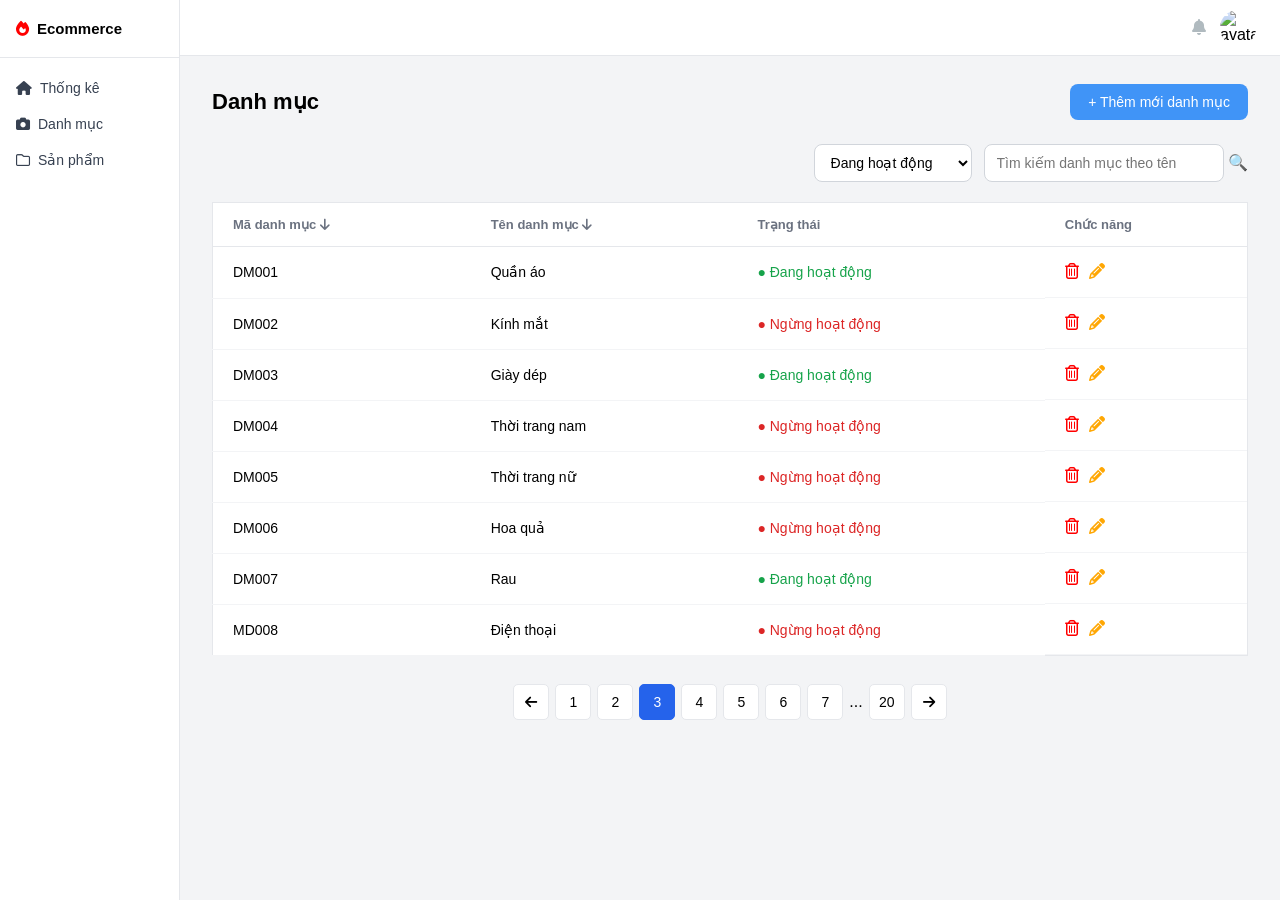
==== Web cuối môn/pages/category-manager.html @ 3509de01 "Add files via upload" ====
<!DOCTYPE html>
<html lang="vi">
<head>
  <meta charset="UTF-8" />
  <meta name="viewport" content="width=device-width, initial-scale=1.0"/>
  <title>Quản lý danh mục</title>
  <link rel="stylesheet" href="../css/category-manager.css">
  <link rel="stylesheet" href="https://cdnjs.cloudflare.com/ajax/libs/font-awesome/6.5.0/css/all.min.css">
</head>
<body>

  <div class="layout">

    <aside class="sidebar">
      <div class="sidebar__logo">
        <span class="logo-icon"><i class="fa-solid fa-fire"></i></span>
        <span class="logo-text">Ecommerce</span>
      </div>
      <nav class="sidebar__nav">
        <a href="#" class="nav-item">
          <span class="nav-icon"><i class="fa-solid fa-house"></i></span> Thống kê
        </a>
        <a href="#" class="nav-item nav-item--active">
          <span class="nav-icon"><i class="fa-solid fa-camera"></i></span> Danh mục
        </a>
        <a href="#" class="nav-item">
          <span class="nav-icon"><i class="fa-regular fa-folder"></i></span> Sản phẩm
        </a>
      </nav>
    </aside>

    <div class="main">

      <header class="topbar">
        <div class="topbar_right">
          <span class="topbar_bell"><i class="fa-solid fa-bell"></i></span>
          <img class="topbar_avatar" src="" alt="avatar" />
        </div>
      </header>

      <div class="content">

        <div class="page-header">
          <h1 class="page-title">Danh mục</h1>
          <button class="btn-add">+ Thêm mới danh mục</button>
        </div>

        <div class="filters">
          <select class="select-filter">
            <option>Đang hoạt động</option>
            <option>Ngừng hoạt động</option>
            <option>Tất cả</option>
          </select>
          <div class="search-wrap">
            <input type="text" class="search-input" placeholder="Tìm kiếm danh mục theo tên" />
            <span class="search-icon">🔍</span>
          </div>
        </div>

        <table class="table">
          <thead>
            <tr>
              <th>Mã danh mục <i class="fa-solid fa-arrow-down"></i></th>
              <th>Tên danh mục <i class="fa-solid fa-arrow-down"></i></th>
              <th>Trạng thái</th>
              <th>Chức năng</th>
            </tr>
          </thead>
          <tbody>
            <tr>
              <td>DM001</td>
              <td>Quần áo</td>
              <td><span class="badge badge-active">● Đang hoạt động</span></td>
              <td class="actions">
                <button class="btn-delete"><i class="fa-regular fa-trash-can"></i></button>
                <button class="btn-edit"><i class="fa-solid fa-pencil"></i></i></button>
              </td>
            </tr>
            <tr>
              <td>DM002</td>
              <td>Kính mắt</td>
              <td><span class="badge badge-inactive">● Ngừng hoạt động</span></td>
              <td class="actions">
                <button class="btn-delete"><i class="fa-regular fa-trash-can"></i></button>
                <button class="btn-edit"><i class="fa-solid fa-pencil"></i></i></button>
              </td>
            </tr>
            <tr>
              <td>DM003</td>
              <td>Giày dép</td>
              <td><span class="badge badge-active">● Đang hoạt động</span></td>
              <td class="actions">
               <button class="btn-delete"><i class="fa-regular fa-trash-can"></i></button>
                <button class="btn-edit"><i class="fa-solid fa-pencil"></i></i></button>
              </td>
            </tr>
            <tr>
              <td>DM004</td>
              <td>Thời trang nam</td>
              <td><span class="badge badge-inactive">● Ngừng hoạt động</span></td>
              <td class="actions">
                <button class="btn-delete"><i class="fa-regular fa-trash-can"></i></button>
                <button class="btn-edit"><i class="fa-solid fa-pencil"></i></i></button>
              </td>
            </tr>
            <tr>
              <td>DM005</td>
              <td>Thời trang nữ</td>
              <td><span class="badge badge-inactive">● Ngừng hoạt động</span></td>
              <td class="actions">
                <button class="btn-delete"><i class="fa-regular fa-trash-can"></i></button>
                <button class="btn-edit"><i class="fa-solid fa-pencil"></i></i></button>
              </td>
            </tr>
            <tr>
              <td>DM006</td>
              <td>Hoa quả</td>
              <td><span class="badge badge-inactive">● Ngừng hoạt động</span></td>
              <td class="actions">
                <button class="btn-delete"><i class="fa-regular fa-trash-can"></i></button>
                <button class="btn-edit"><i class="fa-solid fa-pencil"></i></i></button>
              </td>
            </tr>
            <tr>
              <td>DM007</td>
              <td>Rau</td>
              <td><span class="badge badge-active">● Đang hoạt động</span></td>
              <td class="actions">
                <button class="btn-delete"><i class="fa-regular fa-trash-can"></i></button>
                <button class="btn-edit"><i class="fa-solid fa-pencil"></i></i></button>
              </td>
            </tr>
            <tr>
              <td>MD008</td>
              <td>Điện thoại</td>
              <td><span class="badge badge-inactive">● Ngừng hoạt động</span></td>
              <td class="actions">
                <button class="btn-delete"><i class="fa-regular fa-trash-can"></i></button>
                <button class="btn-edit"><i class="fa-solid fa-pencil"></i></i></button>
              </td>
            </tr>
          </tbody>
        </table>

        <div class="number-pages">
          <button class="page-btn"><i class="fa-solid fa-arrow-left"></i></button>
          <button class="page-btn">1</button>
          <button class="page-btn">2</button>
          <button class="page-btn page-btn-active">3</button>
          <button class="page-btn">4</button>
          <button class="page-btn">5</button>
          <button class="page-btn">6</button>
          <button class="page-btn">7</button>
          <span class="page-dots">...</span>
          <button class="page-btn">20</button>
          <button class="page-btn"><i class="fa-solid fa-arrow-right"></i></button>
        </div>

      </div>
    </div>
  </div>

</body>
</html>
---- Web cuối môn/css/category-manager.css ----
* {
  margin: 0;
  padding: 0;
  box-sizing: border-box;
}

body {
  font-family: Arial, sans-serif;
  background-color: #F3F4F6;
}

.layout {
  display: flex;
  min-height: 100vh;
}

.sidebar {
  width: 180px;
  background-color: #ffffff;
  border-right: 1px solid #E5E7EB;
}

.sidebar__logo {
  display: flex;
  align-items: center;
  gap: 8px;
  padding: 20px 16px;
  font-size: 15px;
  font-weight: bold;
  border-bottom: 1px solid #E5E7EB;
}

.logo-icon {
  color: red;
}
.sidebar__nav {
  padding: 12px 0;
}

.nav-item {
  display: flex;
  align-items: center;
  gap: 8px;
  padding: 10px 16px;
  font-size: 14px;
  color: #374151;
  text-decoration: none;
}

.nav-item:hover {
  background-color: #F3F4F6;
}

.nav-item-active {
  background-color: #EFF6FF;
  color: #2563EB;
  font-weight: bold;
}

.main {
  flex: 1;
}

.topbar {
  background-color: #ffffff;
  border-bottom: 1px solid #E5E7EB;
  height: 56px;
  display: flex;
  align-items: center;
  justify-content: flex-end;
  padding: 0 24px;
}

.topbar_right {
  display: flex;
  align-items: center;
  gap: 14px;
}

.topbar_bell {
  color: #B0BABF;
}

.topbar_avatar {
  width: 36px;
  height: 36px;
  border-radius: 50%;
}

.content {
  padding: 28px 32px;
}

.page-header {
  display: flex;
  align-items: center;
  justify-content: space-between;
  margin-bottom: 24px;
}

.page-title {
  font-size: 22px;
  font-weight: bold;
}

.btn-add {
  background-color: #4094F7;
  color: #ffffff;
  border: none;
  border-radius: 8px;
  padding: 10px 18px;
  font-size: 14px;
  cursor: pointer;
}

.btn-add:hover {
  background-color: #1D4ED8;
}

.filters {
  display: flex;
  justify-content: flex-end;
  gap: 12px;
  margin-bottom: 20px;
}

.select-filter {
  height: 38px;
  padding: 0 12px;
  border: 1px solid #D1D5DB;
  border-radius: 8px;
  font-size: 14px;
  background-color: #ffffff;
}

.search-input {
  height: 38px;
  padding: 0 12px;
  border: 1px solid #D1D5DB;
  border-radius: 8px;
  font-size: 14px;
  background-color: #ffffff;
  width: 240px;
  outline: none;
}

.search-input:focus {
  border-color: #2563EB;
}

.table {
  width: 100%;
  border-collapse: collapse;
  background-color: #ffffff;
  border: 1px solid #E5E7EB;
}

.table th {
  text-align: left;
  padding: 14px 20px;
  font-size: 13px;
  color: #6B7280;
  border-bottom: 1px solid #E5E7EB;
}

.table td {
  padding: 16px 20px;
  font-size: 14px;
  border-bottom: 1px solid #F3F4F6;
}

.table tbody tr:hover {
  background-color: #F9FAFB;
}

.badge-active {
  color: #16A34A;
}

.badge-inactive {
  color: #DC2626;
}

.actions {
  display: flex;
  gap: 10px;
}

.btn-delete,
.btn-edit {
  background: none;
  border: none;
  font-size: 16px;
  cursor: pointer;
}
.btn-delete {
    color: red;
}

.btn-edit {
  color: #FFA703;
}

.number-pages {
  display: flex;
  align-items: center;
  justify-content: center;
  gap: 6px;
  margin-top: 28px;
}

.page-btn {
  width: 36px;
  height: 36px;
  border: 1px solid #E5E7EB;
  background-color: #ffffff;
  font-size: 14px;
  cursor: pointer;
  border-radius: 5px;
}

.page-btn:hover {
  background-color: #F3F4F6;
}

.page-btn-active {
  background-color: #2563EB;
  color: #ffffff;
  border-color: #2563EB;
}
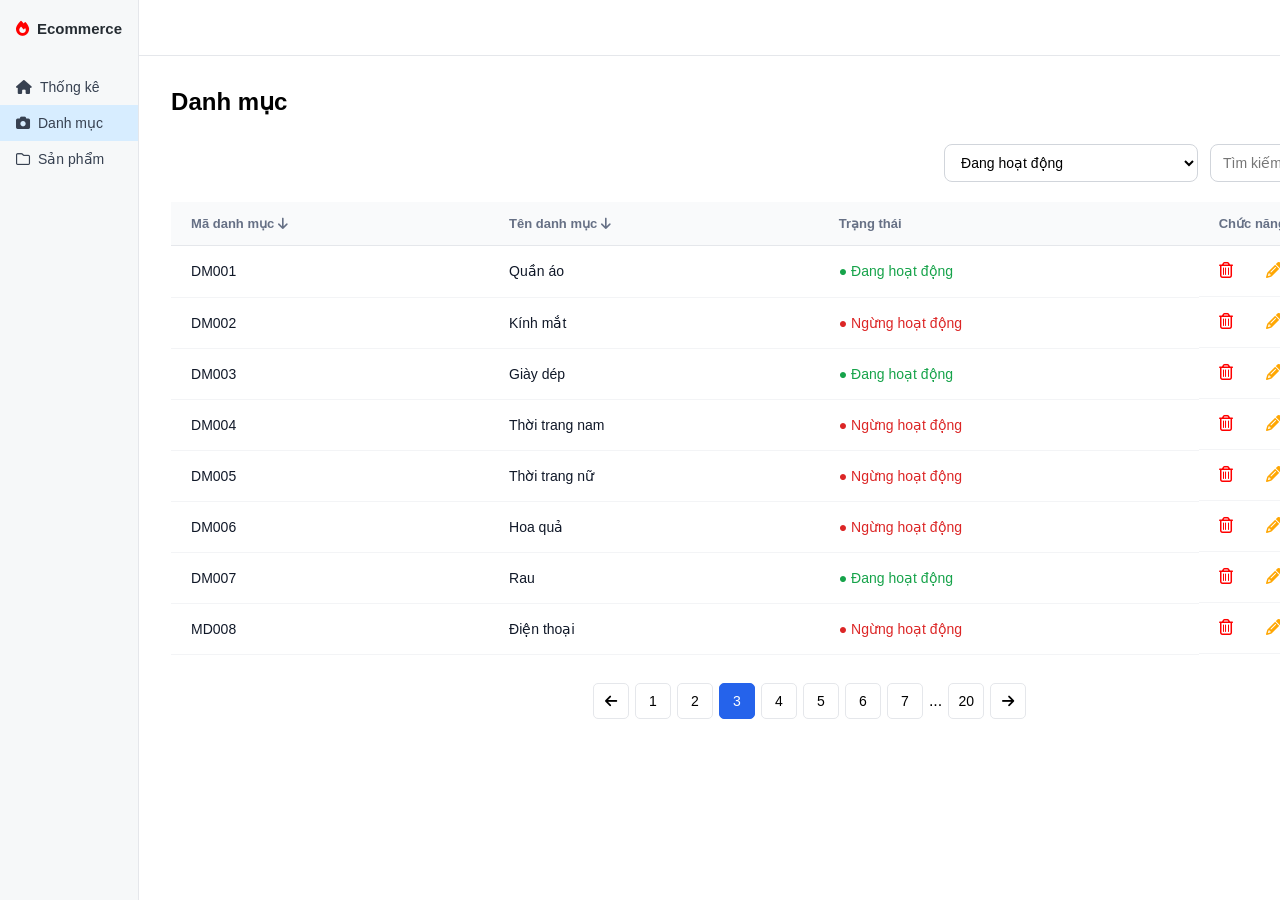
==== commit bcf6db62: "Add files via upload" ====
--- a/Web cuối môn/pages/category-manager.html
+++ b/Web cuối môn/pages/category-manager.html
@@ -17,13 +17,13 @@
         <span class="logo-text">Ecommerce</span>
       </div>
       <nav class="sidebar__nav">
-        <a href="#" class="nav-item">
+        <a href="../pages/statistical-manager.html" class="nav-item" id="statistical">
           <span class="nav-icon"><i class="fa-solid fa-house"></i></span> Thống kê
         </a>
-        <a href="#" class="nav-item nav-item--active">
+        <a href="#" class="nav-item nav-item--active" id="category">
           <span class="nav-icon"><i class="fa-solid fa-camera"></i></span> Danh mục
         </a>
-        <a href="#" class="nav-item">
+        <a href="../pages/product-manager.html" class="nav-item" id="product">
           <span class="nav-icon"><i class="fa-regular fa-folder"></i></span> Sản phẩm
         </a>
       </nav>
@@ -33,8 +33,8 @@
 
       <header class="topbar">
         <div class="topbar_right">
-          <span class="topbar_bell"><i class="fa-solid fa-bell"></i></span>
-          <img class="topbar_avatar" src="" alt="avatar" />
+          <span class="topbar_bell"><img src="../assets/icons/Bell.png" alt=""></span>
+          <img class="topbar_avatar" src="../assets/images/10d5c319419f2137bf8772f28aaf576b74a68518 (1).png" alt="avatar" />
         </div>
       </header>
 
@@ -42,18 +42,22 @@
 
         <div class="page-header">
           <h1 class="page-title">Danh mục</h1>
-          <button class="btn-add">+ Thêm mới danh mục</button>
+          <button class="btn-add" onclick="openModal()">Thêm mới danh mục</button>
         </div>
 
         <div class="filters">
           <select class="select-filter">
-            <option>Đang hoạt động</option>
+            <option class="text-option">Đang hoạt động</option>
             <option>Ngừng hoạt động</option>
             <option>Tất cả</option>
           </select>
           <div class="search-wrap">
-            <input type="text" class="search-input" placeholder="Tìm kiếm danh mục theo tên" />
-            <span class="search-icon">🔍</span>
+            <div class="search">
+              <input type="text" class="search-input" placeholder="Tìm kiếm danh mục theo tên "/>
+            </div>
+            <div class="search-shape">
+              <img src="../assets/icons/Shape.png" alt="">
+            </div>
           </div>
         </div>
 
@@ -160,5 +164,102 @@
     </div>
   </div>
 
+  <div class="modal-overlay" id="modalOverlay" onclick="closeModal()"></div>
+  <div class="modal" id="modal">
+    <div class="modal-header">
+      <h2 class="modal-title">Thêm mới danh mục</h2>
+      <button class="modal-close" onclick="closeModal()"><i class="fa-solid fa-xmark"></i></button>
+    </div>
+    <div class="modal-body">
+      <div class="form-group">
+        <label class="form-label">Mã danh mục <span class="required">*</span></label>
+        <input type="text" class="form-input" placeholder="" />
+      </div>
+      <div class="form-group">
+        <label class="form-label">Tên danh mục <span class="required">*</span></label>
+        <input type="text" class="form-input" placeholder="" />
+      </div>
+      <div class="form-group">
+        <label class="form-label">Trạng thái</label>
+        <div class="radio-group">
+          <label class="radio-label">
+            <input type="radio" name="status" value="active" checked />
+            <span>Đang hoạt động</span>
+          </label>
+          <label class="radio-label">
+            <input type="radio" name="status" value="inactive" />
+            <span>Ngừng hoạt động</span>
+          </label>
+        </div>
+      </div>
+    </div>
+    <div class="modal-footer">
+      <button class="btn-cancel" onclick="closeModal()">Hủy</button>
+      <button class="btn-submit">Thêm</button>
+    </div>
+  </div>
+
+  <div class="modal" id="modalEdit">
+    <div class="modal-header">
+      <h2 class="modal-title">Cập nhật danh mục</h2>
+      <button class="modal-close" onclick="closeModalEdit()"><i class="fa-solid fa-xmark"></i></button>
+    </div>
+    <div class="modal-body">
+      <div class="form-group">
+        <label class="form-label">Mã danh mục <span class="required">*</span></label>
+        <input type="text" class="form-input" id="editMa" placeholder="DM001" />
+      </div>
+      <div class="form-group">
+        <label class="form-label">Tên danh mục <span class="required">*</span></label>
+        <input type="text" class="form-input" id="editTen" placeholder="Quần áo" />
+      </div>
+      <div class="form-group">
+        <label class="form-label">Trạng thái</label>
+        <div class="radio-group">
+          <label class="radio-label">
+            <input type="radio" name="editStatus" value="active" checked />
+            <span>Đang hoạt động</span>
+          </label>
+          <label class="radio-label">
+            <input type="radio" name="editStatus" value="inactive" />
+            <span>Ngừng hoạt động</span>
+          </label>
+        </div>
+      </div>
+    </div>
+    <div class="modal-footer">
+      <button class="btn-cancel" onclick="closeModalEdit()">Hủy</button>
+      <button class="btn-submit">Lưu</button>
+    </div>
+  </div>
+
+
+
+  <script>
+    function openModal() {
+      document.getElementById('modal').classList.add('active');
+      document.getElementById('modalOverlay').classList.add('active');
+    }
+    function closeModal() {
+      document.getElementById('modal').classList.remove('active');
+      document.getElementById('modalOverlay').classList.remove('active');
+    }
+
+    function openModalEdit(id, name, status) {
+    document.getElementById('editMa').value = id;
+    document.getElementById('editTen').value = name;
+    const radios = document.querySelectorAll('input[name="editStatus"]');
+    radios.forEach(r => r.checked = (r.value === status));
+    document.getElementById('modalEdit').classList.add('active');
+    document.getElementById('modalOverlay').classList.add('active');
+    }
+
+    function closeModalEdit() {
+      document.getElementById('modalEdit').classList.remove('active');
+      document.getElementById('modalOverlay').classList.remove('active');
+    }
+  </script>
+
+
 </body>
 </html>
--- a/Web cuối môn/css/category-manager.css
+++ b/Web cuối môn/css/category-manager.css
@@ -6,7 +6,7 @@
 
 body {
   font-family: Arial, sans-serif;
-  background-color: #F3F4F6;
+  background-color: #FFFFFF;
 }
 
 .layout {
@@ -16,8 +16,12 @@
 
 .sidebar {
   width: 180px;
-  background-color: #ffffff;
+  background-color: #F6F8F9;
   border-right: 1px solid #E5E7EB;
+}
+
+.logo-text {
+  color: #252C32;
 }
 
 .sidebar__logo {
@@ -27,7 +31,7 @@
   padding: 20px 16px;
   font-size: 15px;
   font-weight: bold;
-  border-bottom: 1px solid #E5E7EB;
+  background-color: #F6F8F9;
 }
 
 .logo-icon {
@@ -85,6 +89,7 @@
   width: 36px;
   height: 36px;
   border-radius: 50%;
+  margin-right: 11px;
 }
 
 .content {
@@ -99,7 +104,7 @@
 }
 
 .page-title {
-  font-size: 22px;
+  font-size: 24px;
   font-weight: bold;
 }
 
@@ -119,7 +124,7 @@
 
 .filters {
   display: flex;
-  justify-content: flex-end;
+  margin-left: 773px;
   gap: 12px;
   margin-bottom: 20px;
 }
@@ -130,6 +135,7 @@
   border: 1px solid #D1D5DB;
   border-radius: 8px;
   font-size: 14px;
+  width: 254px;
   background-color: #ffffff;
 }
 
@@ -140,7 +146,7 @@
   border-radius: 8px;
   font-size: 14px;
   background-color: #ffffff;
-  width: 240px;
+  width: 254px;
   outline: none;
 }
 
@@ -153,18 +159,21 @@
   border-collapse: collapse;
   background-color: #ffffff;
   border: 1px solid #E5E7EB;
+  border: none;
 }
 
 .table th {
   text-align: left;
   padding: 14px 20px;
   font-size: 13px;
-  color: #6B7280;
+  color: #667085;
   border-bottom: 1px solid #E5E7EB;
+  background-color: #F9FAFB;
 }
 
 .table td {
   padding: 16px 20px;
+  color: #101828;
   font-size: 14px;
   border-bottom: 1px solid #F3F4F6;
 }
@@ -183,7 +192,7 @@
 
 .actions {
   display: flex;
-  gap: 10px;
+  gap: 33px;
 }
 
 .btn-delete,
@@ -199,6 +208,14 @@
 
 .btn-edit {
   color: #FFA703;
+}
+
+.btn-delete:hover {
+  border: 3px solid red;
+}
+
+.btn-edit:hover {
+  border: 3px solid #FFA703;
 }
 
 .number-pages {
@@ -227,4 +244,215 @@
   background-color: #2563EB;
   color: #ffffff;
   border-color: #2563EB;
+}
+
+#category {
+  background-color: #D7EDFF;
+}
+
+.search-wrap {
+  display: flex;
+  align-items: center;
+}
+
+.search-shape {
+  display: flex;
+  height: 32px;
+  margin-left: -30px;
+  border: none;
+  font-size: 14px;
+  background-color: #ffffff;
+  width: 14px;
+  outline: none;
+  align-items: center;
+  cursor: pointer;
+}
+
+/* Thêm */
+.modal-overlay {
+  display: none;
+  position: fixed;
+  inset: 0;
+  background: rgba(0, 0, 0, 0.45);
+  z-index: 100;
+}
+
+.modal-overlay.active {
+  display: block;
+}
+
+.modal {
+  display: none;
+  position: fixed;
+  top: 50%;
+  left: 50%;
+  transform: translate(-50%, -50%);
+  z-index: 200;
+  background: #ffffff;
+  border-radius: 8px;
+  width: 700px;
+  height: 417px;
+  max-width: 95vw;
+  box-shadow: 0 8px 32px rgba(0,0,0,0.18);
+}
+
+.modal.active {
+  display: block;
+}
+
+.modal-header {
+  display: flex;
+  align-items: center;
+  justify-content: space-between;
+  padding: 23px 24px;
+}
+
+.modal-title {
+  font-size: 20px;
+  font-weight: 600;
+  color: #111827;
+}
+
+.modal-close {
+  background: none;
+  border: none;
+  font-size: 18px;
+  color: #6B7280;
+  cursor: pointer;
+}
+
+.modal-close:hover {
+  color: #111827;
+}
+
+.modal-body {
+  padding: 24px 0px;
+  display: flex;
+  flex-direction: column;
+  gap: 18px;
+  border-bottom: 1px solid rgba(161, 161, 170, 1);
+  margin: 0 24px; 
+}
+
+.form-group {
+  display: flex;
+  flex-direction: column;
+  gap: 6px;
+}
+
+.form-label {
+  font-size: 14px;
+  font-weight: 600;
+  color: rgba(52, 64, 84, 1);
+
+}
+
+.required {
+  color: #DC2626;
+}
+
+.form-input {
+  height: 42px;
+  border: 1px solid #D1D5DB;
+  border-radius: 8px;
+  padding: 0 14px;
+  font-size: 14px;
+  outline: none;
+  color: #111827;
+}
+
+.form-input:focus {
+  border-color: #4094F7;
+}
+
+.radio-group {
+  display: flex;
+  gap: 24px;
+  align-items: center;
+  margin-top: 4px;
+}
+
+.radio-label {
+  display: flex;
+  align-items: center;
+  gap: 8px;
+  font-size: 14px;
+  color: #374151;
+  cursor: pointer;
+}
+
+.radio-label input[type="radio"] {
+  accent-color: #2563EB;
+  width: 16px;
+  height: 16px;
+  cursor: pointer;
+}
+
+.radio-label input[type="radio"] {
+  appearance: none;
+  -webkit-appearance: none;
+  width: 18px;
+  height: 18px;
+  border: 2px solid #D1D5DB;
+  border-radius: 50%;
+  cursor: pointer;
+  position: relative;
+  flex-shrink: 0;
+}
+
+.radio-label input[type="radio"]:checked {
+  border-color: #2563EB;
+  background-color: #2563EB;
+}
+
+.radio-label input[type="radio"]:checked::after {
+  content: '';
+  position: absolute;
+  top: 45%;
+  left: 50%;
+  transform: translate(-50%, -50%) rotate(45deg);
+  width: 3px;
+  height: 8px;
+  border-right: 2px solid #ffffff;
+  border-bottom: 2px solid #ffffff;
+}
+
+.modal-footer {
+  display: flex;
+  justify-content: flex-end;
+  gap: 10px;
+  padding: 24px 24px;
+}
+
+.btn-cancel {
+  height: 44px;
+  padding: 13px 20px;
+  border: 1px solid #D1D5DB;
+  border-radius: 8px;
+  background: #ffffff;
+  font-size: 17px;
+  color: #374151;
+  cursor: pointer;
+  font-weight: 500;
+}
+
+.btn-cancel:hover {
+  background: #F9FAFB;
+}
+
+.btn-submit {
+  height: 44px;
+  width: 86px;
+  padding: 13px 20px;
+  border: none;
+  border-radius: 10px;
+  background: rgba(0, 122, 255, 1);
+  font-size: 17px;
+  color: #ffffff;
+  cursor: pointer;
+  font-weight: 500;
+}
+
+.btn-submit:hover {
+  background: #1D4ED8;
 }
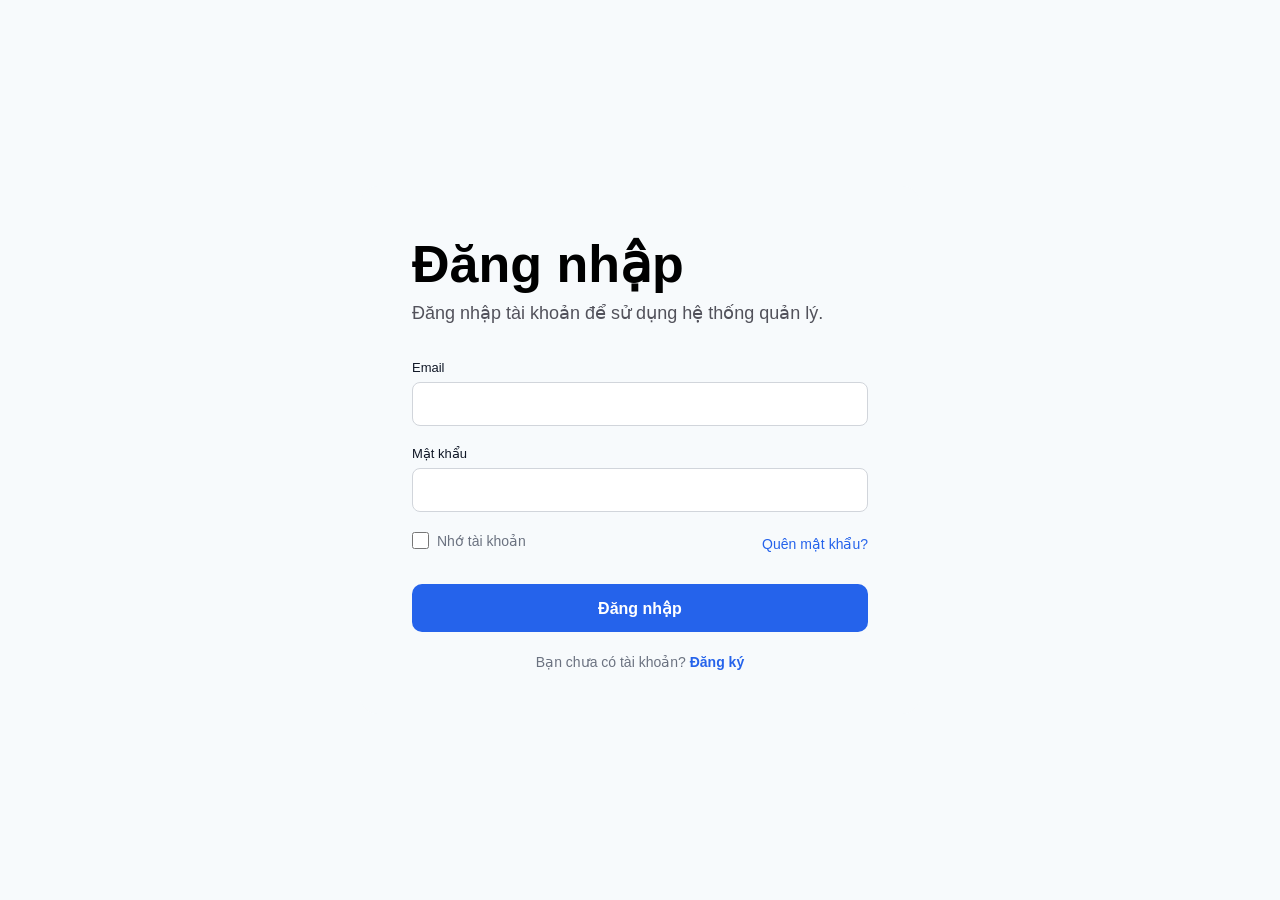
==== commit 54966f0a: "Add files via upload" ====
--- a/Web cuối môn/pages/category-manager.html
+++ b/Web cuối môn/pages/category-manager.html
@@ -6,6 +6,11 @@
   <title>Quản lý danh mục</title>
   <link rel="stylesheet" href="../css/category-manager.css">
   <link rel="stylesheet" href="https://cdnjs.cloudflare.com/ajax/libs/font-awesome/6.5.0/css/all.min.css">
+  <script>
+    if (localStorage.getItem("isLoggedIn") !== "true") {
+      window.location.href = "login.html";
+    }
+  </script>
 </head>
 <body>
 
@@ -20,7 +25,7 @@
         <a href="../pages/statistical-manager.html" class="nav-item" id="statistical">
           <span class="nav-icon"><i class="fa-solid fa-house"></i></span> Thống kê
         </a>
-        <a href="#" class="nav-item nav-item--active" id="category">
+        <a href="#" class="nav-item nav-item-active" id="category">
           <span class="nav-icon"><i class="fa-solid fa-camera"></i></span> Danh mục
         </a>
         <a href="../pages/product-manager.html" class="nav-item" id="product">
@@ -42,14 +47,14 @@
 
         <div class="page-header">
           <h1 class="page-title">Danh mục</h1>
-          <button class="btn-add" onclick="openModal()">Thêm mới danh mục</button>
+          <button class="btn-add" onclick="showAddModal()">Thêm mới danh mục</button>
         </div>
 
         <div class="filters">
           <select class="select-filter">
-            <option class="text-option">Đang hoạt động</option>
-            <option>Ngừng hoạt động</option>
-            <option>Tất cả</option>
+            <option value="">Tất cả</option>
+            <option value="Đang hoạt động">Đang hoạt động</option>
+            <option value="Ngừng hoạt động">Ngừng hoạt động</option>
           </select>
           <div class="search-wrap">
             <div class="search">
@@ -70,196 +75,81 @@
               <th>Chức năng</th>
             </tr>
           </thead>
-          <tbody>
-            <tr>
-              <td>DM001</td>
-              <td>Quần áo</td>
-              <td><span class="badge badge-active">● Đang hoạt động</span></td>
-              <td class="actions">
-                <button class="btn-delete"><i class="fa-regular fa-trash-can"></i></button>
-                <button class="btn-edit"><i class="fa-solid fa-pencil"></i></i></button>
-              </td>
-            </tr>
-            <tr>
-              <td>DM002</td>
-              <td>Kính mắt</td>
-              <td><span class="badge badge-inactive">● Ngừng hoạt động</span></td>
-              <td class="actions">
-                <button class="btn-delete"><i class="fa-regular fa-trash-can"></i></button>
-                <button class="btn-edit"><i class="fa-solid fa-pencil"></i></i></button>
-              </td>
-            </tr>
-            <tr>
-              <td>DM003</td>
-              <td>Giày dép</td>
-              <td><span class="badge badge-active">● Đang hoạt động</span></td>
-              <td class="actions">
-               <button class="btn-delete"><i class="fa-regular fa-trash-can"></i></button>
-                <button class="btn-edit"><i class="fa-solid fa-pencil"></i></i></button>
-              </td>
-            </tr>
-            <tr>
-              <td>DM004</td>
-              <td>Thời trang nam</td>
-              <td><span class="badge badge-inactive">● Ngừng hoạt động</span></td>
-              <td class="actions">
-                <button class="btn-delete"><i class="fa-regular fa-trash-can"></i></button>
-                <button class="btn-edit"><i class="fa-solid fa-pencil"></i></i></button>
-              </td>
-            </tr>
-            <tr>
-              <td>DM005</td>
-              <td>Thời trang nữ</td>
-              <td><span class="badge badge-inactive">● Ngừng hoạt động</span></td>
-              <td class="actions">
-                <button class="btn-delete"><i class="fa-regular fa-trash-can"></i></button>
-                <button class="btn-edit"><i class="fa-solid fa-pencil"></i></i></button>
-              </td>
-            </tr>
-            <tr>
-              <td>DM006</td>
-              <td>Hoa quả</td>
-              <td><span class="badge badge-inactive">● Ngừng hoạt động</span></td>
-              <td class="actions">
-                <button class="btn-delete"><i class="fa-regular fa-trash-can"></i></button>
-                <button class="btn-edit"><i class="fa-solid fa-pencil"></i></i></button>
-              </td>
-            </tr>
-            <tr>
-              <td>DM007</td>
-              <td>Rau</td>
-              <td><span class="badge badge-active">● Đang hoạt động</span></td>
-              <td class="actions">
-                <button class="btn-delete"><i class="fa-regular fa-trash-can"></i></button>
-                <button class="btn-edit"><i class="fa-solid fa-pencil"></i></i></button>
-              </td>
-            </tr>
-            <tr>
-              <td>MD008</td>
-              <td>Điện thoại</td>
-              <td><span class="badge badge-inactive">● Ngừng hoạt động</span></td>
-              <td class="actions">
-                <button class="btn-delete"><i class="fa-regular fa-trash-can"></i></button>
-                <button class="btn-edit"><i class="fa-solid fa-pencil"></i></i></button>
-              </td>
-            </tr>
-          </tbody>
+          <tbody></tbody>
         </table>
 
-        <div class="number-pages">
-          <button class="page-btn"><i class="fa-solid fa-arrow-left"></i></button>
-          <button class="page-btn">1</button>
-          <button class="page-btn">2</button>
-          <button class="page-btn page-btn-active">3</button>
-          <button class="page-btn">4</button>
-          <button class="page-btn">5</button>
-          <button class="page-btn">6</button>
-          <button class="page-btn">7</button>
-          <span class="page-dots">...</span>
-          <button class="page-btn">20</button>
-          <button class="page-btn"><i class="fa-solid fa-arrow-right"></i></button>
-        </div>
+        <div class="number-pages"></div>
 
       </div>
     </div>
   </div>
 
-  <div class="modal-overlay" id="modalOverlay" onclick="closeModal()"></div>
-  <div class="modal" id="modal">
-    <div class="modal-header">
-      <h2 class="modal-title">Thêm mới danh mục</h2>
-      <button class="modal-close" onclick="closeModal()"><i class="fa-solid fa-xmark"></i></button>
-    </div>
-    <div class="modal-body">
-      <div class="form-group">
+  <!-- Modal Thêm -->
+  <div class="modal-overlay" id="modalOverlay">
+    <div class="modal">
+      <div class="modal-header">
+        <h2 class="modal-title">Thêm mới danh mục</h2>
+        <button class="modal-close" onclick="closeAddModal()">✕</button>
+      </div>
+
+      <div class="modal-body">
         <label class="form-label">Mã danh mục <span class="required">*</span></label>
-        <input type="text" class="form-input" placeholder="" />
-      </div>
-      <div class="form-group">
+        <input type="text" class="form-input" placeholder="Nhập mã danh mục" />
+
         <label class="form-label">Tên danh mục <span class="required">*</span></label>
-        <input type="text" class="form-input" placeholder="" />
-      </div>
-      <div class="form-group">
+        <input type="text" class="form-input" placeholder="Nhập tên danh mục" />
+
         <label class="form-label">Trạng thái</label>
         <div class="radio-group">
           <label class="radio-label">
-            <input type="radio" name="status" value="active" checked />
-            <span>Đang hoạt động</span>
+            <input type="radio" name="statusAdd" value="active" checked /> Đang hoạt động
           </label>
           <label class="radio-label">
-            <input type="radio" name="status" value="inactive" />
-            <span>Ngừng hoạt động</span>
+            <input type="radio" name="statusAdd" value="inactive" /> Ngừng hoạt động
           </label>
         </div>
       </div>
-    </div>
-    <div class="modal-footer">
-      <button class="btn-cancel" onclick="closeModal()">Hủy</button>
-      <button class="btn-submit">Thêm</button>
+
+      <div class="modal-footer">
+        <button class="btn-cancel" onclick="closeAddModal()">Hủy</button>
+        <button class="btn-submit" id="btnAddSubmit">Thêm</button>
+      </div>
     </div>
   </div>
 
-  <div class="modal" id="modalEdit">
+  <!-- Modal Cập nhật -->
+<div class="modal-overlay-up" id="modalOverlay-up">
+  <div class="modal">
     <div class="modal-header">
       <h2 class="modal-title">Cập nhật danh mục</h2>
-      <button class="modal-close" onclick="closeModalEdit()"><i class="fa-solid fa-xmark"></i></button>
+      <button class="modal-close" onclick="closeEditModal()">✕</button>
     </div>
+
     <div class="modal-body">
-      <div class="form-group">
-        <label class="form-label">Mã danh mục <span class="required">*</span></label>
-        <input type="text" class="form-input" id="editMa" placeholder="DM001" />
-      </div>
-      <div class="form-group">
-        <label class="form-label">Tên danh mục <span class="required">*</span></label>
-        <input type="text" class="form-input" id="editTen" placeholder="Quần áo" />
-      </div>
-      <div class="form-group">
-        <label class="form-label">Trạng thái</label>
-        <div class="radio-group">
-          <label class="radio-label">
-            <input type="radio" name="editStatus" value="active" checked />
-            <span>Đang hoạt động</span>
-          </label>
-          <label class="radio-label">
-            <input type="radio" name="editStatus" value="inactive" />
-            <span>Ngừng hoạt động</span>
-          </label>
-        </div>
+      <label class="form-label">Mã danh mục <span class="required">*</span></label>
+      <input type="text" id="idEdit" class="form-input" placeholder="Nhập mã danh mục" />
+
+      <label class="form-label">Tên danh mục <span class="required">*</span></label>
+      <input type="text" id="nameEdit" class="form-input" placeholder="Nhập tên danh mục" />
+
+      <label class="form-label">Trạng thái</label>
+      <div class="radio-group">
+        <label class="radio-label">
+          <input type="radio" name="statusEdit" value="active" /> Đang hoạt động
+        </label>
+        <label class="radio-label">
+          <input type="radio" name="statusEdit" value="inactive" /> Ngừng hoạt động
+        </label>
       </div>
     </div>
+
     <div class="modal-footer">
-      <button class="btn-cancel" onclick="closeModalEdit()">Hủy</button>
-      <button class="btn-submit">Lưu</button>
+      <button class="btn-cancel" onclick="closeEditModal()">Hủy</button>
+      <button class="btn-submit" id="btnEditSubmit">Cập nhật</button>
     </div>
   </div>
+</div>
 
-
-
-  <script>
-    function openModal() {
-      document.getElementById('modal').classList.add('active');
-      document.getElementById('modalOverlay').classList.add('active');
-    }
-    function closeModal() {
-      document.getElementById('modal').classList.remove('active');
-      document.getElementById('modalOverlay').classList.remove('active');
-    }
-
-    function openModalEdit(id, name, status) {
-    document.getElementById('editMa').value = id;
-    document.getElementById('editTen').value = name;
-    const radios = document.querySelectorAll('input[name="editStatus"]');
-    radios.forEach(r => r.checked = (r.value === status));
-    document.getElementById('modalEdit').classList.add('active');
-    document.getElementById('modalOverlay').classList.add('active');
-    }
-
-    function closeModalEdit() {
-      document.getElementById('modalEdit').classList.remove('active');
-      document.getElementById('modalOverlay').classList.remove('active');
-    }
-  </script>
-
-
+  <script src="../js/category-manager.js"></script>
 </body>
 </html>
--- a/Web cuối môn/css/category-manager.css
+++ b/Web cuối môn/css/category-manager.css
@@ -210,14 +210,6 @@
   color: #FFA703;
 }
 
-.btn-delete:hover {
-  border: 3px solid red;
-}
-
-.btn-edit:hover {
-  border: 3px solid #FFA703;
-}
-
 .number-pages {
   display: flex;
   align-items: center;
@@ -268,126 +260,132 @@
   cursor: pointer;
 }
 
-/* Thêm */
+
 .modal-overlay {
   display: none;
   position: fixed;
   inset: 0;
-  background: rgba(0, 0, 0, 0.45);
+  background-color: rgba(0, 0, 0, 0.4);
   z-index: 100;
+  justify-content: center;
+  align-items: center;
 }
 
 .modal-overlay.active {
-  display: block;
+  display: flex; 
 }
 
 .modal {
-  display: none;
-  position: fixed;
-  top: 50%;
-  left: 50%;
-  transform: translate(-50%, -50%);
-  z-index: 200;
   background: #ffffff;
   border-radius: 8px;
+  padding: 24px;
   width: 700px;
-  height: 417px;
-  max-width: 95vw;
-  box-shadow: 0 8px 32px rgba(0,0,0,0.18);
-}
-
-.modal.active {
-  display: block;
+  max-width: 90%;
 }
 
 .modal-header {
   display: flex;
-  align-items: center;
   justify-content: space-between;
-  padding: 23px 24px;
+  align-items: center;
+  margin-bottom: 20px;
 }
 
 .modal-title {
-  font-size: 20px;
-  font-weight: 600;
-  color: #111827;
+  font-size: 18px;
+  font-weight: bold;
 }
 
 .modal-close {
   background: none;
   border: none;
   font-size: 18px;
+  cursor: pointer;
   color: #6B7280;
-  cursor: pointer;
-}
-
-.modal-close:hover {
-  color: #111827;
 }
 
 .modal-body {
-  padding: 24px 0px;
   display: flex;
   flex-direction: column;
-  gap: 18px;
-  border-bottom: 1px solid rgba(161, 161, 170, 1);
-  margin: 0 24px; 
-}
-
-.form-group {
-  display: flex;
-  flex-direction: column;
+  gap: 10px;
+  height: 280px;
+  border-bottom: 2px solid rgba(0, 0, 0, 0.08);
+}
+
+.form-label {
+  display: block;
+  font-size: 14px;
+  margin-bottom: 6px;
+  margin-top: 14px;
+}
+
+.required {
+  color: red;
+}
+
+.form-input {
+  width: 100%;
+  height: 38px;
+  border: 1px solid #D1D5DB;
+  border-radius: 8px;
+  padding: 0 12px;
+  font-size: 14px;
+  outline: none;
+}
+
+.form-input:focus {
+  border-color: #2563EB;
+}
+
+.radio-group {
+  display: flex;
+  gap: 20px;
+  margin-top: 6px;
+}
+
+.radio-label {
+  display: flex;
+  align-items: center;
   gap: 6px;
-}
-
-.form-label {
-  font-size: 14px;
-  font-weight: 600;
-  color: rgba(52, 64, 84, 1);
-
-}
-
-.required {
-  color: #DC2626;
-}
-
-.form-input {
-  height: 42px;
-  border: 1px solid #D1D5DB;
-  border-radius: 8px;
-  padding: 0 14px;
-  font-size: 14px;
-  outline: none;
-  color: #111827;
-}
-
-.form-input:focus {
-  border-color: #4094F7;
-}
-
-.radio-group {
-  display: flex;
-  gap: 24px;
-  align-items: center;
-  margin-top: 4px;
-}
-
-.radio-label {
-  display: flex;
-  align-items: center;
-  gap: 8px;
-  font-size: 14px;
-  color: #374151;
-  cursor: pointer;
-}
-
-.radio-label input[type="radio"] {
-  accent-color: #2563EB;
+  font-size: 14px;
+  cursor: pointer;
+}
+
+input[type="radio"] {
+  accent-color: #0245ed;
   width: 16px;
   height: 16px;
   cursor: pointer;
 }
 
+.modal-footer {
+  display: flex;
+  justify-content: flex-end;
+  gap: 10px;
+  margin-top: 24px;
+}
+
+.btn-cancel {
+  padding: 8px 20px;
+  border: 1px solid #D1D5DB;
+  border-radius: 8px;
+  background: #ffffff;
+  font-size: 14px;
+  cursor: pointer;
+}
+
+.btn-submit {
+  padding: 8px 20px;
+  border: none;
+  border-radius: 8px;
+  background-color: #007bff;
+  color: #ffffff;
+  font-size: 14px;
+  cursor: pointer;
+}
+
+.btn-submit:hover {
+  background-color: #1D4ED8;
+}
 .radio-label input[type="radio"] {
   appearance: none;
   -webkit-appearance: none;
@@ -416,43 +414,15 @@
   border-right: 2px solid #ffffff;
   border-bottom: 2px solid #ffffff;
 }
-
-.modal-footer {
-  display: flex;
-  justify-content: flex-end;
-  gap: 10px;
-  padding: 24px 24px;
-}
-
-.btn-cancel {
-  height: 44px;
-  padding: 13px 20px;
-  border: 1px solid #D1D5DB;
-  border-radius: 8px;
-  background: #ffffff;
-  font-size: 17px;
-  color: #374151;
-  cursor: pointer;
-  font-weight: 500;
-}
-
-.btn-cancel:hover {
-  background: #F9FAFB;
-}
-
-.btn-submit {
-  height: 44px;
-  width: 86px;
-  padding: 13px 20px;
-  border: none;
-  border-radius: 10px;
-  background: rgba(0, 122, 255, 1);
-  font-size: 17px;
-  color: #ffffff;
-  cursor: pointer;
-  font-weight: 500;
-}
-
-.btn-submit:hover {
-  background: #1D4ED8;
+.modal-overlay-up {
+  display: none; 
+  position: fixed;
+  inset: 0;
+  background-color: rgba(0, 0, 0, 0.4);
+  z-index: 100;
+  justify-content: center;
+  align-items: center;
+}
+.modal-overlay-up.active {
+  display: flex; 
 }
